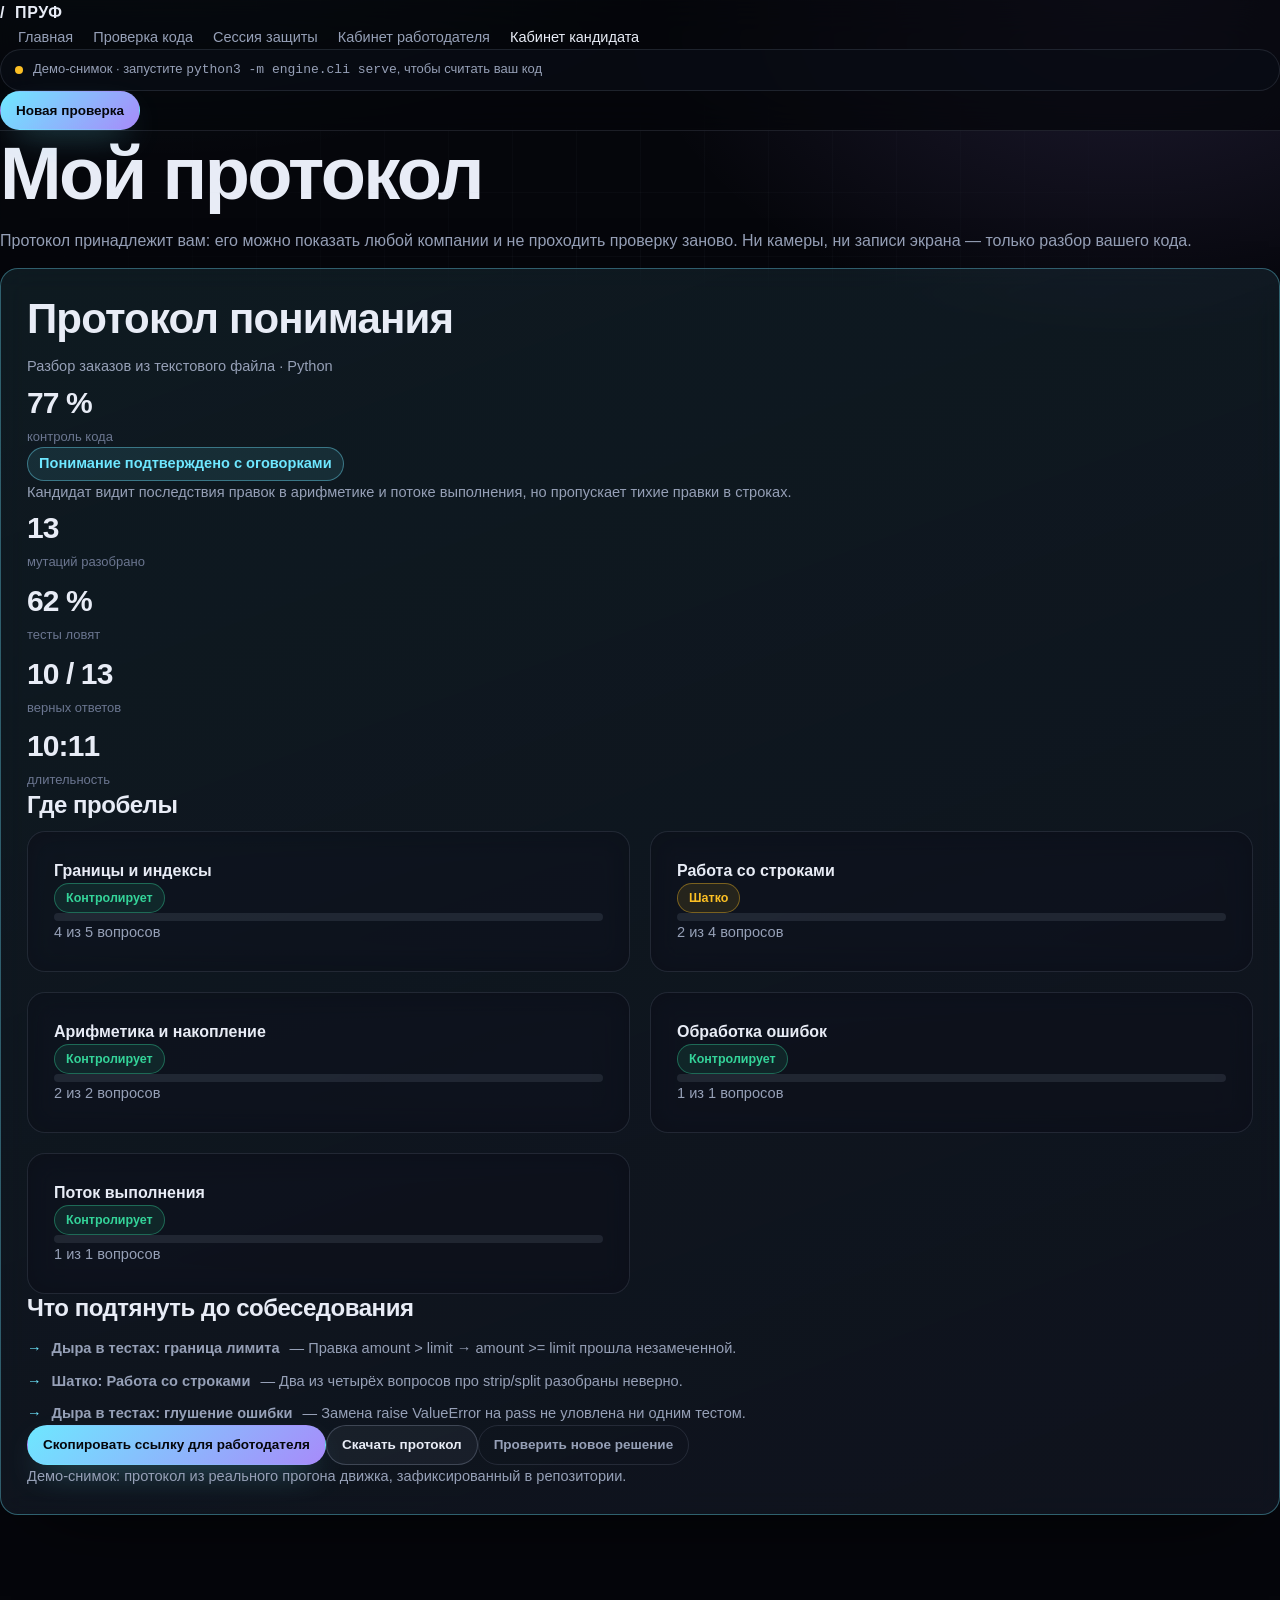
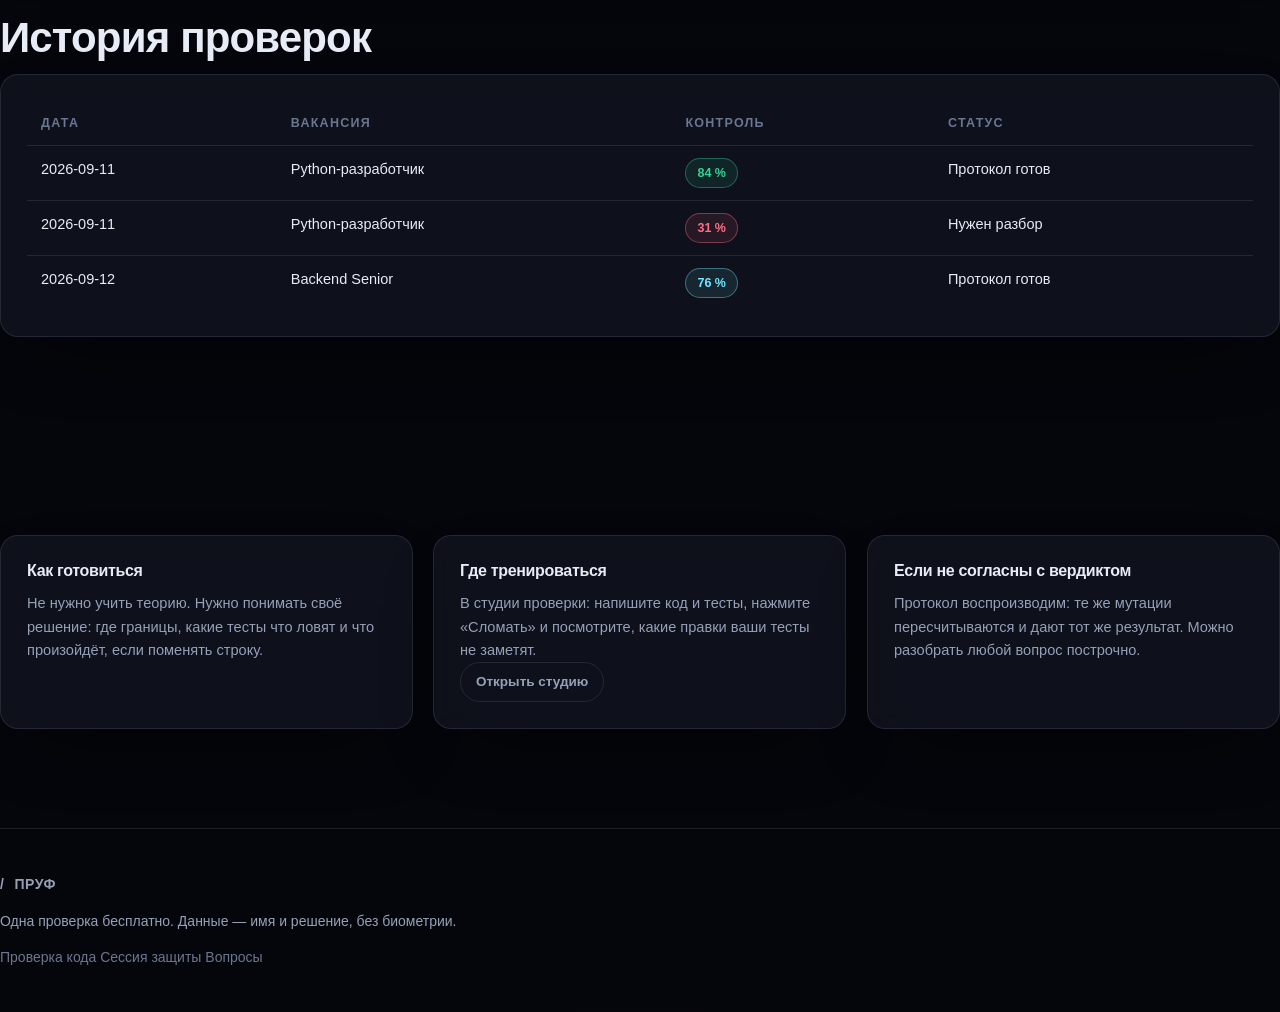
==== web/candidate.html @ ca5a4c8b "web: страницы кабинетов работодателя и кандидата" ====
<!doctype html>
<html lang="ru">
<head>
<meta charset="utf-8">
<meta name="viewport" content="width=device-width, initial-scale=1">
<title>ПРУФ · кабинет кандидата</title>
<link rel="stylesheet" href="css/app.css">
</head>
<body>

<header class="nav">
  <a class="brand" href="index.html"><span class="brand__slash">/</span> ПРУФ</a>
  <nav class="nav__links">
    <a href="index.html">Главная</a>
    <a href="studio.html">Проверка кода</a>
    <a href="session.html?demo=1">Сессия защиты</a>
    <a href="employer.html">Кабинет работодателя</a>
    <a href="candidate.html">Кабинет кандидата</a>
  </nav>
  <div class="nav__actions">
    <span class="enginebar" data-engine-badge></span>
    <a class="btn btn--sm" href="studio.html">Новая проверка</a>
  </div>
</header>

<main class="page">

  <section class="page__head reveal">
    <h1>Мой протокол</h1>
    <p class="section__lead">Протокол принадлежит вам: его можно показать любой компании и не проходить проверку заново. Ни камеры, ни записи экрана — только разбор вашего кода.</p>
  </section>

  <section class="card card--accent reveal" id="my-protocol" data-delay="60">
    <p class="muted">Грузим протокол…</p>
  </section>

  <section class="section reveal" data-delay="120">
    <h2 class="section__title">История проверок</h2>
    <div class="card" id="history"><p class="muted">Грузим историю…</p></div>
  </section>

  <section class="section reveal" data-delay="150">
    <div class="grid grid--3">
      <div class="card card--tilt">
        <h4>Как готовиться</h4>
        <p class="muted">Не нужно учить теорию. Нужно понимать своё решение: где границы, какие тесты что ловят и что произойдёт, если поменять строку.</p>
      </div>
      <div class="card card--tilt" data-delay="60">
        <h4>Где тренироваться</h4>
        <p class="muted">В студии проверки: напишите код и тесты, нажмите «Сломать» и посмотрите, какие правки ваши тесты не заметят.</p>
        <a class="btn btn--sm btn--quiet" href="studio.html">Открыть студию</a>
      </div>
      <div class="card card--tilt" data-delay="120">
        <h4>Если не согласны с вердиктом</h4>
        <p class="muted">Протокол воспроизводим: те же мутации пересчитываются и дают тот же результат. Можно разобрать любой вопрос построчно.</p>
      </div>
    </div>
  </section>

</main>

<footer class="footer">
  <div>
    <p class="brand"><span class="brand__slash">/</span> ПРУФ</p>
    <p class="muted">Одна проверка бесплатно. Данные — имя и решение, без биометрии.</p>
  </div>
  <div class="footer__links">
    <a href="studio.html">Проверка кода</a>
    <a href="session.html?demo=1">Сессия защиты</a>
    <a href="index.html#faq">Вопросы</a>
  </div>
</footer>

<script src="js/app.js"></script>
<script src="js/candidate.js"></script>
</body>
</html>
---- web/css/app.css ----
:root {
  --bg: #05060b;
  --bg-soft: #0a0d16;
  --panel: rgba(18, 22, 34, 0.72);
  --panel-solid: #11141f;
  --line: rgba(148, 163, 184, 0.16);
  --line-strong: rgba(148, 163, 184, 0.3);
  --text: #e8ecf6;
  --muted: #96a0b7;
  --dim: #6b7690;
  --accent: #6ee7ff;
  --accent-2: #a78bfa;
  --accent-3: #f0abfc;
  --ok: #34d399;
  --warn: #fbbf24;
  --bad: #fb7185;
  --radius: 18px;
  --radius-sm: 12px;
  --shadow: 0 30px 80px -40px rgba(0, 0, 0, 0.95);
  --mono: "JetBrains Mono", "SF Mono", "Cascadia Code", Consolas, "Liberation Mono", monospace;
  --sans: "Inter", -apple-system, BlinkMacSystemFont, "Segoe UI", "Helvetica Neue", Arial, sans-serif;
}

* { box-sizing: border-box; }

html { scroll-behavior: smooth; }

body {
  margin: 0;
  min-height: 100vh;
  background:
    radial-gradient(1100px 700px at 12% -10%, rgba(110, 231, 255, 0.16), transparent 60%),
    radial-gradient(900px 600px at 88% 0%, rgba(167, 139, 250, 0.16), transparent 55%),
    radial-gradient(1200px 900px at 50% 120%, rgba(240, 171, 252, 0.08), transparent 60%),
    var(--bg);
  color: var(--text);
  font-family: var(--sans);
  font-size: 16px;
  line-height: 1.6;
  -webkit-font-smoothing: antialiased;
}

body::before {
  content: "";
  position: fixed;
  inset: 0;
  pointer-events: none;
  background-image:
    linear-gradient(rgba(148, 163, 184, 0.045) 1px, transparent 1px),
    linear-gradient(90deg, rgba(148, 163, 184, 0.045) 1px, transparent 1px);
  background-size: 64px 64px;
  mask-image: radial-gradient(circle at 50% 30%, black, transparent 78%);
  z-index: 0;
}

a { color: inherit; text-decoration: none; }

h1, h2, h3, h4 { line-height: 1.15; margin: 0 0 12px; letter-spacing: -0.02em; font-weight: 650; }
h1 { font-size: clamp(38px, 6.2vw, 74px); letter-spacing: -0.035em; }
h2 { font-size: clamp(26px, 3.4vw, 42px); }
h3 { font-size: clamp(19px, 2vw, 24px); }
p { margin: 0 0 14px; color: var(--muted); }

.wrap { width: min(1220px, 92vw); margin: 0 auto; position: relative; z-index: 1; }
.section { padding: clamp(72px, 11vh, 140px) 0; position: relative; z-index: 1; }
.section--tight { padding: clamp(40px, 6vh, 70px) 0; }
.center { text-align: center; }
.stack > * + * { margin-top: 14px; }
.muted { color: var(--muted); }
.dim { color: var(--dim); }
.mono { font-family: var(--mono); }
.nowrap { white-space: nowrap; }
.hidden { display: none !important; }

/* ---------- шапка ---------- */
.nav {
  position: sticky;
  top: 0;
  z-index: 40;
  backdrop-filter: blur(18px);
  background: rgba(5, 6, 11, 0.72);
  border-bottom: 1px solid var(--line);
}
.nav__inner { display: flex; align-items: center; gap: 22px; height: 68px; }
.brand { display: flex; align-items: center; gap: 10px; font-weight: 700; letter-spacing: 0.04em; }
.brand__mark {
  width: 30px; height: 30px; border-radius: 9px;
  background: linear-gradient(140deg, var(--accent), var(--accent-2));
  display: grid; place-items: center; color: #05060b; font-weight: 800; font-size: 15px;
  box-shadow: 0 0 26px rgba(110, 231, 255, 0.45);
}
.nav__links { display: flex; gap: 20px; margin-left: 18px; }
.nav__links a { color: var(--muted); font-size: 14.5px; transition: color .2s; }
.nav__links a:hover, .nav__links a.is-active { color: var(--text); }
.nav__spacer { flex: 1; }

/* ---------- кнопки ---------- */
.btn {
  --btn-bg: linear-gradient(135deg, var(--accent), var(--accent-2));
  display: inline-flex; align-items: center; justify-content: center; gap: 9px;
  padding: 12px 22px; border-radius: 999px; border: 1px solid transparent;
  font: inherit; font-weight: 600; font-size: 15px; cursor: pointer;
  background: var(--btn-bg); color: #05060b;
  transition: transform .18s cubic-bezier(.2,.9,.3,1.2), box-shadow .25s, opacity .2s, background .2s;
  box-shadow: 0 14px 34px -16px rgba(110, 231, 255, 0.85);
}
.btn:hover { transform: translateY(-2px); box-shadow: 0 20px 40px -16px rgba(110, 231, 255, 0.95); }
.btn:active { transform: translateY(0) scale(.985); }
.btn:disabled { opacity: .45; cursor: not-allowed; transform: none; box-shadow: none; }
.btn--ghost { background: rgba(148, 163, 184, 0.08); color: var(--text); border-color: var(--line-strong); box-shadow: none; }
.btn--ghost:hover { background: rgba(148, 163, 184, 0.16); box-shadow: none; }
.btn--quiet { background: none; color: var(--muted); border-color: var(--line); box-shadow: none; }
.btn--quiet:hover { color: var(--text); background: rgba(148,163,184,.08); box-shadow: none; }
.btn--danger { background: linear-gradient(135deg, #fb7185, #f472b6); box-shadow: 0 14px 34px -18px rgba(251,113,133,.9); }
.btn--ok { background: linear-gradient(135deg, #34d399, #6ee7ff); }
.btn--sm { padding: 8px 15px; font-size: 13.5px; }
.btn--wide { width: 100%; }
.btn-row { display: flex; flex-wrap: wrap; gap: 12px; }

/* ---------- герой ---------- */
.hero { position: relative; padding: clamp(56px, 9vh, 120px) 0 clamp(70px, 10vh, 130px); overflow: hidden; }
.hero__grid { display: grid; grid-template-columns: 1.08fr 0.92fr; gap: 50px; align-items: center; }
.hero__eyebrow {
  display: inline-flex; align-items: center; gap: 9px; padding: 7px 14px; border-radius: 999px;
  border: 1px solid var(--line-strong); background: rgba(148, 163, 184, 0.07);
  font-size: 13px; color: var(--muted); margin-bottom: 22px;
}
.hero__eyebrow .dot { width: 7px; height: 7px; border-radius: 50%; background: var(--ok); box-shadow: 0 0 12px var(--ok); animation: pulse 2.4s infinite; }
.hero h1 .grad {
  background: linear-gradient(115deg, var(--accent) 5%, var(--accent-2) 48%, var(--accent-3) 95%);
  -webkit-background-clip: text; background-clip: text; color: transparent;
}
.hero__lead { font-size: clamp(16px, 1.5vw, 19px); max-width: 44ch; }
.hero__actions { margin-top: 26px; }
.hero__facts { display: flex; flex-wrap: wrap; gap: 26px; margin-top: 38px; }
.fact__value { font-size: 26px; font-weight: 700; letter-spacing: -0.02em; }
.fact__label { font-size: 13px; color: var(--dim); }

.scene {
  position: relative; aspect-ratio: 1 / 1; width: 100%;
  display: grid; place-items: center;
}
.scene canvas { width: 100%; height: 100%; display: block; }
.scene__fallback {
  position: absolute; inset: 8%;
  transform-style: preserve-3d;
  animation: spin3d 26s linear infinite;
}
.scene__fallback .face {
  position: absolute; inset: 0; border: 1px solid rgba(110, 231, 255, .34);
  border-radius: 22px; background: linear-gradient(140deg, rgba(110,231,255,.09), rgba(167,139,250,.05));
  box-shadow: inset 0 0 60px rgba(110, 231, 255, .12);
}
.scene__fallback .f1 { transform: rotateY(0deg) translateZ(110px); }
.scene__fallback .f2 { transform: rotateY(90deg) translateZ(110px); }
.scene__fallback .f3 { transform: rotateY(180deg) translateZ(110px); }
.scene__fallback .f4 { transform: rotateY(270deg) translateZ(110px); }
.scene__fallback .f5 { transform: rotateX(90deg) translateZ(110px); }
.scene__fallback .f6 { transform: rotateX(-90deg) translateZ(110px); }
.scene__glow {
  position: absolute; width: 62%; aspect-ratio: 1; border-radius: 50%;
  background: radial-gradient(circle, rgba(110,231,255,.28), transparent 68%);
  filter: blur(26px); animation: breathe 7s ease-in-out infinite;
}
.scene__chip {
  position: absolute; padding: 9px 13px; border-radius: 12px; font-size: 12.5px;
  border: 1px solid var(--line-strong); background: rgba(10, 13, 22, .82);
  backdrop-filter: blur(10px); font-family: var(--mono); color: var(--muted);
  animation: floaty 6s ease-in-out infinite;
}
.scene__chip b { color: var(--text); font-weight: 600; }
.scene__chip--a { top: 8%; left: -4%; animation-delay: -1s; }
.scene__chip--b { bottom: 16%; right: -5%; animation-delay: -3s; }
.scene__chip--c { bottom: 2%; left: 8%; animation-delay: -4.6s; }

/* ---------- карточки ---------- */
.card {
  position: relative; padding: 26px; border-radius: var(--radius);
  border: 1px solid var(--line); background: var(--panel);
  backdrop-filter: blur(14px); box-shadow: var(--shadow);
  transition: transform .3s cubic-bezier(.2,.8,.3,1), border-color .3s, box-shadow .3s;
  overflow: hidden;
}
.card::after {
  content: ""; position: absolute; inset: -40% -10% auto; height: 120px;
  background: linear-gradient(90deg, transparent, rgba(110,231,255,.16), transparent);
  transform: translateY(-120px) rotate(8deg); transition: transform .8s ease; pointer-events: none;
}
.card:hover { transform: translateY(-6px); border-color: rgba(110, 231, 255, .34); }
.card:hover::after { transform: translateY(340px) rotate(8deg); }
.card--tilt { transform-style: preserve-3d; will-change: transform; }
.card__num { font-family: var(--mono); font-size: 13px; color: var(--accent); letter-spacing: .12em; }
.card__title { font-size: 19px; font-weight: 640; margin: 10px 0 8px; }
.card p { margin: 0; font-size: 14.6px; }
.card--flat { background: rgba(10, 13, 22, .6); box-shadow: none; }
.card--accent { border-color: rgba(110, 231, 255, .35); background: linear-gradient(160deg, rgba(110,231,255,.09), rgba(18,22,34,.8)); }

.grid { display: grid; gap: 20px; }
.grid--2 { grid-template-columns: repeat(2, minmax(0, 1fr)); }
.grid--3 { grid-template-columns: repeat(3, minmax(0, 1fr)); }
.grid--4 { grid-template-columns: repeat(4, minmax(0, 1fr)); }
.grid--sidebar { grid-template-columns: 320px minmax(0, 1fr); align-items: start; }

.section__head { max-width: 62ch; margin-bottom: 38px; }
.section__head.center { margin-left: auto; margin-right: auto; }
.eyebrow { font-family: var(--mono); font-size: 12.5px; letter-spacing: .22em; text-transform: uppercase; color: var(--accent); margin-bottom: 12px; }

/* ---------- появление при скролле ---------- */
.reveal { opacity: 0; transform: translateY(26px); transition: opacity .7s ease, transform .7s cubic-bezier(.2,.8,.3,1); }
.reveal.is-visible { opacity: 1; transform: none; }
.reveal[data-delay="1"] { transition-delay: .09s; }
.reveal[data-delay="2"] { transition-delay: .18s; }
.reveal[data-delay="3"] { transition-delay: .27s; }
.reveal[data-delay="4"] { transition-delay: .36s; }

/* ---------- таблицы ---------- */
.table { width: 100%; border-collapse: collapse; font-size: 14.5px; }
.table th, .table td { text-align: left; padding: 12px 14px; border-bottom: 1px solid var(--line); vertical-align: top; }
.table th { font-size: 12.5px; text-transform: uppercase; letter-spacing: .1em; color: var(--dim); font-weight: 600; }
.table tr:last-child td { border-bottom: none; }
.table tbody tr { transition: background .2s; }
.table tbody tr:hover { background: rgba(148, 163, 184, .06); }
.table--clickable tbody tr { cursor: pointer; }
.table-scroll { overflow-x: auto; }

/* ---------- бейджи ---------- */
.badge {
  display: inline-flex; align-items: center; gap: 6px; padding: 4px 11px; border-radius: 999px;
  font-size: 12.5px; font-weight: 600; border: 1px solid var(--line-strong); color: var(--muted);
  background: rgba(148, 163, 184, .08);
}
.badge--ok { color: var(--ok); border-color: rgba(52, 211, 153, .4); background: rgba(52, 211, 153, .1); }
.badge--warn { color: var(--warn); border-color: rgba(251, 191, 36, .4); background: rgba(251, 191, 36, .1); }
.badge--bad { color: var(--bad); border-color: rgba(251, 113, 133, .4); background: rgba(251, 113, 133, .1); }
.badge--accent { color: var(--accent); border-color: rgba(110, 231, 255, .4); background: rgba(110, 231, 255, .1); }

/* ---------- код и консоль ---------- */
.editor { border: 1px solid var(--line); border-radius: var(--radius-sm); overflow: hidden; background: #080b13; }
.editor__bar {
  display: flex; align-items: center; gap: 10px; padding: 9px 14px;
  border-bottom: 1px solid var(--line); background: rgba(148, 163, 184, .05);
  font-family: var(--mono); font-size: 12.5px; color: var(--dim);
}
.editor__dots { display: flex; gap: 6px; }
.editor__dots i { width: 10px; height: 10px; border-radius: 50%; background: #2a3145; display: block; }
.editor textarea {
  width: 100%; min-height: 320px; padding: 16px; border: none; resize: vertical;
  background: transparent; color: #d8e2f5; font-family: var(--mono); font-size: 13.4px; line-height: 1.65;
  tab-size: 4; outline: none;
}
.console {
  font-family: var(--mono); font-size: 13px; background: #060910; border: 1px solid var(--line);
  border-radius: var(--radius-sm); padding: 14px 16px; max-height: 260px; overflow: auto; color: var(--muted);
}
.console__line { display: flex; gap: 10px; padding: 3px 0; }
.console__line b { font-weight: 600; }
.console__line.pass b { color: var(--ok); }
.console__line.fail b { color: var(--bad); }
.console__line.info b { color: var(--accent); }

.codeline { display: block; font-family: var(--mono); font-size: 13px; white-space: pre-wrap; word-break: break-word; }
.codeline--before { color: var(--bad); }
.codeline--after { color: var(--ok); }

/* ---------- мутации ---------- */
.mut-grid { display: grid; grid-template-columns: repeat(auto-fill, minmax(215px, 1fr)); gap: 12px; }
.mut {
  border: 1px solid var(--line); border-radius: 14px; padding: 13px 14px; background: rgba(10, 13, 22, .72);
  cursor: pointer; transition: transform .22s, border-color .22s, background .22s;
  animation: popIn .42s backwards;
}
.mut:hover { transform: translateY(-3px); border-color: rgba(110,231,255,.4); }
.mut.is-killed { border-color: rgba(52, 211, 153, .35); }
.mut.is-survived { border-color: rgba(251, 113, 133, .4); background: rgba(251, 113, 133, .06); }
.mut.is-active { outline: 2px solid rgba(110,231,255,.5); }
.mut__head { display: flex; justify-content: space-between; align-items: center; gap: 8px; font-family: var(--mono); font-size: 12px; color: var(--dim); }
.mut__op { font-size: 13px; color: var(--text); font-weight: 600; margin: 7px 0 5px; }
.mut__diff { font-family: var(--mono); font-size: 12px; color: var(--muted); word-break: break-word; }

/* ---------- прогресс и таймер ---------- */
.progress { height: 8px; border-radius: 999px; background: rgba(148,163,184,.14); overflow: hidden; }
.progress__bar { height: 100%; width: 0; border-radius: 999px; background: linear-gradient(90deg, var(--accent), var(--accent-2)); transition: width .5s cubic-bezier(.2,.8,.3,1); }
.progress__bar.is-bad { background: linear-gradient(90deg, #fb7185, #f0abfc); }
.progress__bar.is-ok { background: linear-gradient(90deg, #34d399, #6ee7ff); }
.timer { font-family: var(--mono); font-size: 30px; font-weight: 600; letter-spacing: .04em; }
.timer.is-low { color: var(--bad); animation: pulse 1.1s infinite; }

/* ---------- варианты ответа ---------- */
.option {
  display: flex; gap: 13px; align-items: flex-start; width: 100%; text-align: left;
  padding: 14px 16px; border-radius: 14px; border: 1px solid var(--line);
  background: rgba(10, 13, 22, .6); color: var(--text); font: inherit; font-size: 14.6px;
  cursor: pointer; transition: transform .2s, border-color .2s, background .2s;
}
.option:hover:not(:disabled) { transform: translateX(4px); border-color: rgba(110,231,255,.45); }
.option:disabled { cursor: default; }
.option__key {
  flex: none; width: 26px; height: 26px; border-radius: 8px; display: grid; place-items: center;
  font-family: var(--mono); font-size: 13px; background: rgba(148,163,184,.12); color: var(--muted);
}
.option.is-correct { border-color: rgba(52,211,153,.55); background: rgba(52,211,153,.1); }
.option.is-correct .option__key { background: rgba(52,211,153,.2); color: var(--ok); }
.option.is-wrong { border-color: rgba(251,113,133,.55); background: rgba(251,113,133,.1); }
.option.is-wrong .option__key { background: rgba(251,113,133,.2); color: var(--bad); }

/* ---------- тарифы ---------- */
.price { display: flex; align-items: baseline; gap: 8px; margin: 14px 0 4px; }
.price__value { font-size: 34px; font-weight: 700; letter-spacing: -.03em; }
.price__unit { color: var(--dim); font-size: 14px; }
.list { list-style: none; padding: 0; margin: 16px 0 0; display: grid; gap: 9px; }
.list li { display: flex; gap: 10px; font-size: 14.6px; color: var(--muted); }
.list li::before { content: "→"; color: var(--accent); }

/* ---------- FAQ ---------- */
.faq { border-bottom: 1px solid var(--line); }
.faq__q { width: 100%; background: none; border: none; color: var(--text); font: inherit; font-size: 17px; font-weight: 600; text-align: left; padding: 20px 0; cursor: pointer; display: flex; justify-content: space-between; gap: 16px; }
.faq__q span { color: var(--accent); transition: transform .3s; }
.faq.is-open .faq__q span { transform: rotate(45deg); }
.faq__a { max-height: 0; overflow: hidden; transition: max-height .45s cubic-bezier(.2,.8,.3,1); }
.faq.is-open .faq__a { max-height: 340px; }
.faq__a p { padding-bottom: 18px; margin: 0; }

/* ---------- модалка и тосты ---------- */
.modal { position: fixed; inset: 0; z-index: 90; display: none; place-items: center; padding: 20px; }
.modal.is-open { display: grid; }
.modal__backdrop { position: absolute; inset: 0; background: rgba(3, 5, 10, .76); backdrop-filter: blur(6px); }
.modal__body {
  position: relative; width: min(520px, 100%); padding: 30px; border-radius: 22px;
  border: 1px solid var(--line-strong); background: var(--panel-solid); box-shadow: var(--shadow);
  animation: popIn .32s cubic-bezier(.2,.9,.3,1.3);
  max-height: 88vh; overflow: auto;
}
.modal__close { position: absolute; top: 14px; right: 16px; background: none; border: none; color: var(--dim); font-size: 22px; cursor: pointer; }
.field { display: grid; gap: 6px; margin-bottom: 14px; }
.field label { font-size: 13px; color: var(--dim); }
.field input, .field select, .field textarea {
  padding: 11px 13px; border-radius: 11px; border: 1px solid var(--line-strong);
  background: rgba(8, 11, 19, .9); color: var(--text); font: inherit; font-size: 14.6px; outline: none;
}
.field input:focus, .field select:focus, .field textarea:focus { border-color: rgba(110,231,255,.55); }

.toasts { position: fixed; right: 20px; bottom: 20px; z-index: 95; display: grid; gap: 10px; }
.toast {
  padding: 13px 17px; border-radius: 13px; border: 1px solid var(--line-strong);
  background: rgba(17, 20, 31, .96); box-shadow: var(--shadow); font-size: 14.2px; max-width: 360px;
  animation: slideIn .32s cubic-bezier(.2,.9,.3,1.25);
}
.toast.ok { border-color: rgba(52,211,153,.45); }
.toast.bad { border-color: rgba(251,113,133,.5); }

/* ---------- статус движка ---------- */
.enginebar {
  display: flex; align-items: center; gap: 10px; padding: 9px 14px; border-radius: 999px;
  border: 1px solid var(--line); background: rgba(10,13,22,.7); font-size: 13px; color: var(--muted);
}
.enginebar .dot { width: 8px; height: 8px; border-radius: 50%; background: var(--warn); }
.enginebar.is-live .dot { background: var(--ok); box-shadow: 0 0 10px var(--ok); }
.enginebar.is-demo .dot { background: var(--warn); }

.kpi { display: grid; gap: 4px; }
.kpi__value { font-size: 30px; font-weight: 700; letter-spacing: -.03em; }
.kpi__label { font-size: 13px; color: var(--dim); }

.split { display: flex; gap: 14px; align-items: center; flex-wrap: wrap; }
.split--between { justify-content: space-between; }
.divider { height: 1px; background: var(--line); margin: 22px 0; }

.timeline { display: grid; gap: 10px; }
.timeline__row { display: grid; grid-template-columns: 54px 1fr auto; gap: 12px; align-items: center; font-size: 14px; }
.timeline__row .tag { font-family: var(--mono); font-size: 12px; color: var(--dim); }
.timeline__bar { height: 6px; border-radius: 999px; background: rgba(148,163,184,.14); overflow: hidden; }
.timeline__bar i { display: block; height: 100%; background: var(--ok); }
.timeline__row.is-missed .timeline__bar i { background: var(--bad); }

.footer { border-top: 1px solid var(--line); padding: 44px 0; color: var(--dim); font-size: 14px; }
.footer a:hover { color: var(--text); }

/* ---------- анимации ---------- */
@keyframes spin3d { from { transform: rotateX(-18deg) rotateY(0deg); } to { transform: rotateX(-18deg) rotateY(360deg); } }
@keyframes floaty { 0%, 100% { transform: translateY(0); } 50% { transform: translateY(-12px); } }
@keyframes breathe { 0%, 100% { opacity: .55; transform: scale(1); } 50% { opacity: .9; transform: scale(1.08); } }
@keyframes pulse { 0%, 100% { opacity: 1; } 50% { opacity: .35; } }
@keyframes popIn { from { opacity: 0; transform: translateY(10px) scale(.97); } to { opacity: 1; transform: none; } }
@keyframes slideIn { from { opacity: 0; transform: translateX(26px); } to { opacity: 1; transform: none; } }
@keyframes shimmer { from { background-position: -420px 0; } to { background-position: 420px 0; } }
.skeleton {
  border-radius: 10px; min-height: 16px;
  background: linear-gradient(90deg, rgba(148,163,184,.08), rgba(148,163,184,.2), rgba(148,163,184,.08));
  background-size: 420px 100%; animation: shimmer 1.3s infinite linear;
}

@media (max-width: 1000px) {
  .hero__grid { grid-template-columns: 1fr; }
  .scene { max-width: 460px; margin: 0 auto; }
  .grid--3, .grid--4, .grid--2, .grid--sidebar { grid-template-columns: 1fr; }
  .nav__links { display: none; }
}

@media (prefers-reduced-motion: reduce) {
  *, *::before, *::after { animation-duration: .001ms !important; transition-duration: .001ms !important; }
  .reveal { opacity: 1; transform: none; }
}
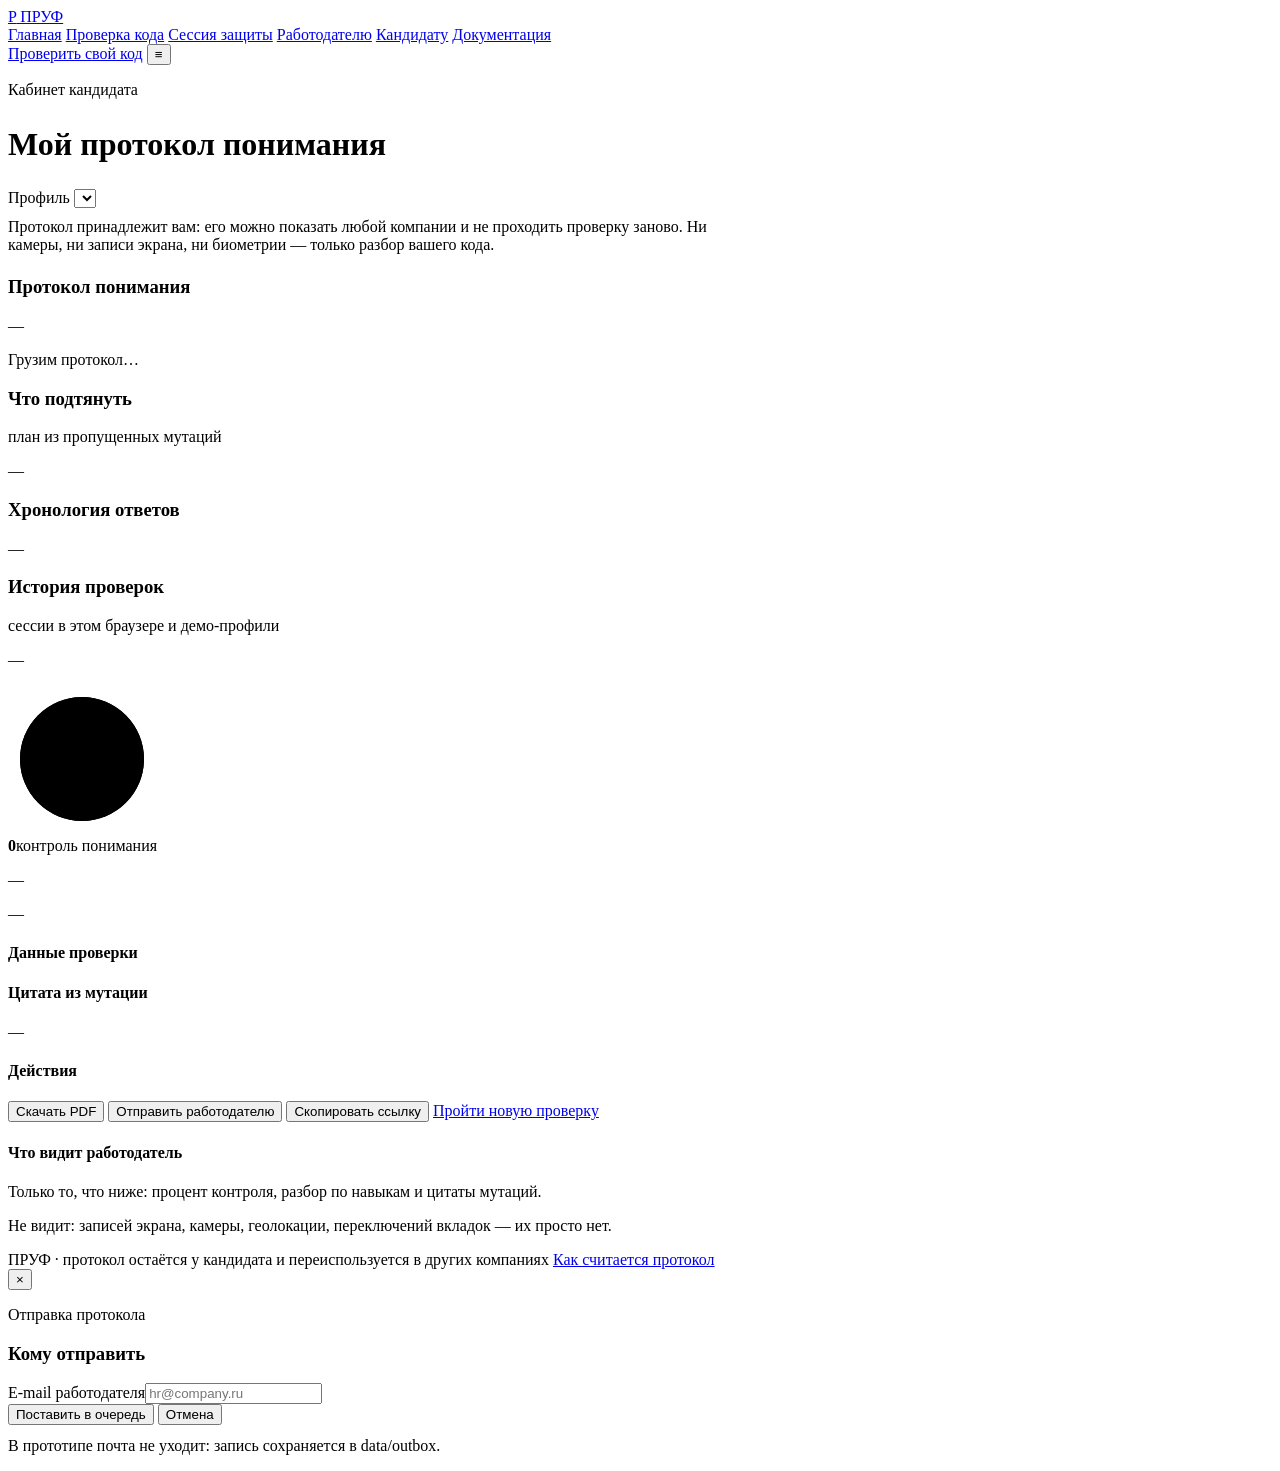
==== commit 995eb6f3: "кабинеты: разметка переписана на реальную дизайн-систему (концепты 2 и 4)" ====
--- a/web/candidate.html
+++ b/web/candidate.html
@@ -1,77 +1,157 @@
 <!doctype html>
 <html lang="ru">
 <head>
-<meta charset="utf-8">
-<meta name="viewport" content="width=device-width, initial-scale=1">
+<meta charset="utf-8" />
+<meta name="viewport" content="width=device-width, initial-scale=1" />
 <title>ПРУФ · кабинет кандидата</title>
-<link rel="stylesheet" href="css/app.css">
+<meta name="description" content="Кабинет кандидата ПРУФ: свой протокол понимания, карта пробелов и повторное использование результата." />
+<link rel="stylesheet" href="/css/app.css" />
+<link rel="stylesheet" href="/css/cabinet.css" />
+<link rel="icon" href="data:image/svg+xml,%3Csvg xmlns='http://www.w3.org/2000/svg' viewBox='0 0 32 32'%3E%3Crect width='32' height='32' rx='8' fill='%232de0a5'/%3E%3Ctext x='16' y='22' font-family='monospace' font-size='16' font-weight='bold' text-anchor='middle' fill='%23052018'%3EP%3C/text%3E%3C/svg%3E" />
 </head>
 <body>
 
 <header class="nav">
-  <a class="brand" href="index.html"><span class="brand__slash">/</span> ПРУФ</a>
-  <nav class="nav__links">
-    <a href="index.html">Главная</a>
-    <a href="studio.html">Проверка кода</a>
-    <a href="session.html?demo=1">Сессия защиты</a>
-    <a href="employer.html">Кабинет работодателя</a>
-    <a href="candidate.html">Кабинет кандидата</a>
-  </nav>
-  <div class="nav__actions">
-    <span class="enginebar" data-engine-badge></span>
-    <a class="btn btn--sm" href="studio.html">Новая проверка</a>
-  </div>
+	<div class="container nav-inner">
+		<a class="logo" href="/index.html"><span class="logo-mark">P</span> ПРУФ</a>
+		<nav class="nav-links">
+			<a class="nav-link" href="/index.html">Главная</a>
+			<a class="nav-link" href="/studio.html">Проверка кода</a>
+			<a class="nav-link" href="/session.html?demo=1">Сессия защиты</a>
+			<a class="nav-link" href="/employer.html">Работодателю</a>
+			<a class="nav-link is-active" href="/candidate.html">Кандидату</a>
+			<a class="nav-link" href="/docs.html">Документация</a>
+		</nav>
+		<a class="btn btn-primary btn-sm" href="/studio.html">Проверить свой код</a>
+		<button class="nav-burger" type="button" aria-label="Меню">≡</button>
+	</div>
 </header>
 
-<main class="page">
+<main>
+<section class="section-sm">
+	<div class="container">
 
-  <section class="page__head reveal">
-    <h1>Мой протокол</h1>
-    <p class="section__lead">Протокол принадлежит вам: его можно показать любой компании и не проходить проверку заново. Ни камеры, ни записи экрана — только разбор вашего кода.</p>
-  </section>
+		<div class="row row-between">
+			<div>
+				<p class="eyebrow">Кабинет кандидата</p>
+				<h1 class="mb-0" style="font-size: 32px">Мой протокол понимания</h1>
+			</div>
+			<label class="field mb-0" style="min-width: 240px">
+				<span>Профиль</span>
+				<select class="select" id="whoSelect"></select>
+			</label>
+		</div>
+		<p class="small dim" style="max-width: 720px; margin-top: 10px">
+			Протокол принадлежит вам: его можно показать любой компании и не проходить проверку заново.
+			Ни камеры, ни записи экрана, ни биометрии — только разбор вашего кода.
+		</p>
 
-  <section class="card card--accent reveal" id="my-protocol" data-delay="60">
-    <p class="muted">Грузим протокол…</p>
-  </section>
+		<div class="stat-strip" id="kpi" style="margin-top: 22px"></div>
 
-  <section class="section reveal" data-delay="120">
-    <h2 class="section__title">История проверок</h2>
-    <div class="card" id="history"><p class="muted">Грузим историю…</p></div>
-  </section>
+		<div class="panel-grid" style="margin-top: 22px">
+			<div class="stack">
 
-  <section class="section reveal" data-delay="150">
-    <div class="grid grid--3">
-      <div class="card card--tilt">
-        <h4>Как готовиться</h4>
-        <p class="muted">Не нужно учить теорию. Нужно понимать своё решение: где границы, какие тесты что ловят и что произойдёт, если поменять строку.</p>
-      </div>
-      <div class="card card--tilt" data-delay="60">
-        <h4>Где тренироваться</h4>
-        <p class="muted">В студии проверки: напишите код и тесты, нажмите «Сломать» и посмотрите, какие правки ваши тесты не заметят.</p>
-        <a class="btn btn--sm btn--quiet" href="studio.html">Открыть студию</a>
-      </div>
-      <div class="card card--tilt" data-delay="120">
-        <h4>Если не согласны с вердиктом</h4>
-        <p class="muted">Протокол воспроизводим: те же мутации пересчитываются и дают тот же результат. Можно разобрать любой вопрос построчно.</p>
-      </div>
-    </div>
-  </section>
+				<div class="card" id="skillsCard">
+					<div class="card-head">
+						<h3 class="card-title mb-0">Протокол понимания</h3>
+						<span class="cab-sub" id="skillsMeta">—</span>
+					</div>
+					<div id="skills"><p class="cab-empty mb-0">Грузим протокол…</p></div>
+				</div>
 
+				<div class="card">
+					<div class="card-head">
+						<h3 class="card-title mb-0">Что подтянуть</h3>
+						<span class="cab-sub">план из пропущенных мутаций</span>
+					</div>
+					<div id="risks"><p class="cab-empty mb-0">—</p></div>
+				</div>
+
+				<div class="card">
+					<div class="card-head">
+						<h3 class="card-title mb-0">Хронология ответов</h3>
+						<span class="cab-sub" id="tlMeta">—</span>
+					</div>
+					<div class="cab-tl" id="timeline"></div>
+				</div>
+
+				<div class="card">
+					<div class="card-head">
+						<h3 class="card-title mb-0">История проверок</h3>
+						<span class="cab-sub">сессии в этом браузере и демо-профили</span>
+					</div>
+					<div id="history"><p class="cab-empty mb-0">—</p></div>
+				</div>
+
+			</div>
+
+			<div class="cab-detail stack">
+				<div class="card">
+					<div class="gauge" id="gauge">
+						<svg width="148" height="148" viewBox="0 0 148 148"><circle class="gauge-c gauge-bg" cx="74" cy="74" r="62"></circle><circle class="gauge-c gauge-fg" cx="74" cy="74" r="62"></circle></svg>
+						<div class="gauge-val"><div><b>0</b><span>контроль понимания</span></div></div>
+					</div>
+					<p class="center small mt-16 mb-0" id="verdict">—</p>
+					<p class="center tiny dim mt-8 mb-0" id="threshold">—</p>
+				</div>
+
+				<div class="card card-pad-sm">
+					<h4 class="card-title mb-16">Данные проверки</h4>
+					<dl class="cab-kv" id="meta"></dl>
+				</div>
+
+				<div class="card card-pad-sm">
+					<h4 class="card-title mb-16">Цитата из мутации</h4>
+					<div class="cab-quote" id="quote">—</div>
+				</div>
+
+				<div class="card card-pad-sm">
+					<h4 class="card-title mb-16">Действия</h4>
+					<div class="cab-actions">
+						<button class="btn btn-teal btn-sm" type="button" id="btnPdf">Скачать PDF</button>
+						<button class="btn btn-primary btn-sm" type="button" data-modal-open="modal-send">Отправить работодателю</button>
+						<button class="btn btn-quiet btn-sm" type="button" id="btnShare">Скопировать ссылку</button>
+						<a class="btn btn-ghost btn-sm" href="/studio.html">Пройти новую проверку</a>
+					</div>
+				</div>
+
+				<div class="card card-pad-sm">
+					<h4 class="card-title mb-8">Что видит работодатель</h4>
+					<p class="tiny dim mb-8">Только то, что ниже: процент контроля, разбор по навыкам и цитаты мутаций.</p>
+					<p class="tiny dim mb-0">Не видит: записей экрана, камеры, геолокации, переключений вкладок — их просто нет.</p>
+				</div>
+			</div>
+		</div>
+
+	</div>
+</section>
 </main>
 
 <footer class="footer">
-  <div>
-    <p class="brand"><span class="brand__slash">/</span> ПРУФ</p>
-    <p class="muted">Одна проверка бесплатно. Данные — имя и решение, без биометрии.</p>
-  </div>
-  <div class="footer__links">
-    <a href="studio.html">Проверка кода</a>
-    <a href="session.html?demo=1">Сессия защиты</a>
-    <a href="index.html#faq">Вопросы</a>
-  </div>
+	<div class="container row row-between">
+		<span class="small dim">ПРУФ · протокол остаётся у кандидата и переиспользуется в других компаниях</span>
+		<a class="small" href="/docs.html#protocol">Как считается протокол</a>
+	</div>
 </footer>
 
-<script src="js/app.js"></script>
-<script src="js/candidate.js"></script>
+<div class="modal" id="modal-send">
+	<div class="modal-bg" data-modal-close></div>
+	<div class="modal-card">
+		<button class="modal-close" type="button" data-modal-close aria-label="Закрыть">×</button>
+		<p class="eyebrow">Отправка протокола</p>
+		<h3 class="card-title">Кому отправить</h3>
+		<label class="field"><span>E-mail работодателя</span><input class="input" id="sendEmail" type="email" placeholder="hr@company.ru" /></label>
+		<div class="cab-actions">
+			<button class="btn btn-primary btn-sm" type="button" id="btnSend">Поставить в очередь</button>
+			<button class="btn btn-quiet btn-sm" type="button" data-modal-close>Отмена</button>
+		</div>
+		<p class="tiny dim" style="margin-top: 12px">В прототипе почта не уходит: запись сохраняется в <span class="mono">data/outbox</span>.</p>
+	</div>
+</div>
+
+<div class="toast-wrap"></div>
+
+<script src="/js/app.js"></script>
+<script src="/js/candidate.js"></script>
 </body>
 </html>
